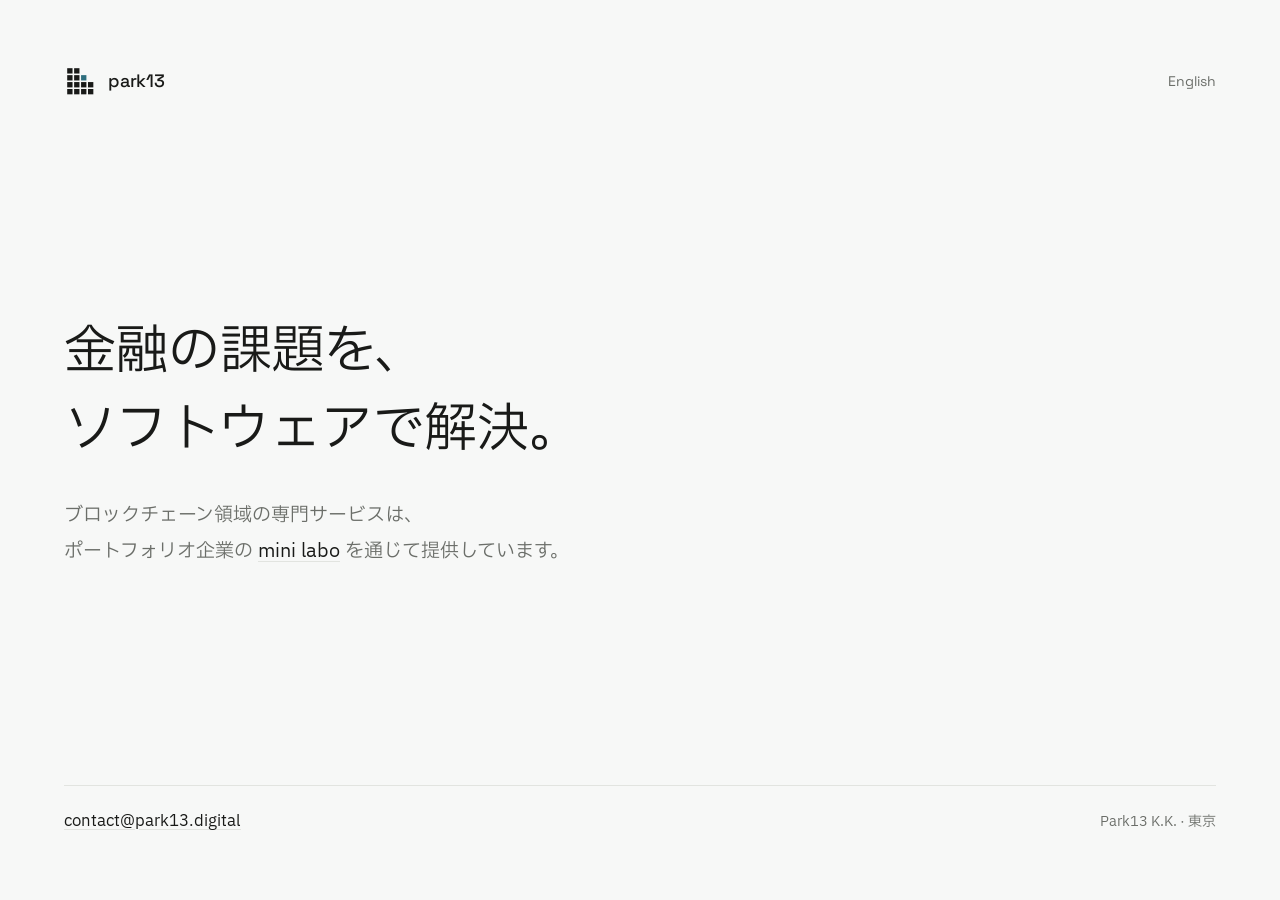
==== index.html @ de425187 "Add tagline to page titles Bare "park13" titles gave search results nothing to distinguish the site " ====
<!DOCTYPE html>
<html lang="ja">
<head>
  <meta charset="utf-8">
  <meta name="viewport" content="width=device-width, initial-scale=1">
  <title>park13 | 金融の課題を、ソフトウェアで解決</title>
  <meta name="description" content="park13 — 金融の課題を、ソフトウェアで解決。ブロックチェーン領域の専門サービスは、ポートフォリオ企業の mini labo を通じて提供しています。">
  <link rel="canonical" href="https://park13.digital/">
  <link rel="alternate" hreflang="ja" href="https://park13.digital/">
  <link rel="alternate" hreflang="en" href="https://park13.digital/en/">
  <link rel="alternate" hreflang="x-default" href="https://park13.digital/">
  <meta name="theme-color" content="#F7F8F7" media="(prefers-color-scheme: light)">
  <meta name="theme-color" content="#141513" media="(prefers-color-scheme: dark)">
  <meta property="og:type" content="website">
  <meta property="og:locale" content="ja_JP">
  <meta property="og:locale:alternate" content="en_US">
  <meta property="og:url" content="https://park13.digital/">
  <meta property="og:title" content="park13 | 金融の課題を、ソフトウェアで解決">
  <meta property="og:description" content="金融の課題を、ソフトウェアで解決。">
  <meta property="og:site_name" content="park13">
  <meta property="og:image" content="https://park13.digital/assets/og.png">
  <meta property="og:image:width" content="1200">
  <meta property="og:image:height" content="630">
  <meta name="twitter:card" content="summary_large_image">
  <meta name="twitter:image" content="https://park13.digital/assets/og.png">
  <meta name="twitter:title" content="park13 | 金融の課題を、ソフトウェアで解決">
  <meta name="twitter:description" content="金融の課題を、ソフトウェアで解決。">
  <link rel="icon" href="/assets/favicon.svg" type="image/svg+xml">
  <link rel="preconnect" href="https://fonts.googleapis.com">
  <link rel="preconnect" href="https://fonts.gstatic.com" crossorigin>
  <link href="https://fonts.googleapis.com/css2?family=IBM+Plex+Sans+JP:wght@400;500&amp;family=Space+Grotesk:wght@400;500&amp;display=swap" rel="stylesheet">
  <link rel="stylesheet" href="/assets/site.css">
  <script type="application/ld+json">
  {
    "@context": "https://schema.org",
    "@type": "Organization",
    "name": "park13",
    "legalName": "Park13 K.K.",
    "url": "https://park13.digital/",
    "logo": "https://park13.digital/assets/mark.svg",
    "email": "contact@park13.digital",
    "description": "Software for modern finance. Specialist blockchain services are available through portfolio company mini labo.",
    "address": {
      "@type": "PostalAddress",
      "addressLocality": "Tokyo",
      "addressCountry": "JP"
    },
    "subOrganization": {
      "@type": "Organization",
      "name": "mini labo",
      "url": "https://mini-labo.org/"
    }
  }
  </script>
</head>
<body>
  <div class="page">
    <header class="top">
      <a class="brand" href="/">
        <svg class="mark" viewBox="0 0 120 120" aria-hidden="true">
          <g class="cell">
            <rect x="12" y="12" width="20" height="20"/><rect x="38" y="12" width="20" height="20"/>
            <rect x="12" y="38" width="20" height="20"/><rect x="38" y="38" width="20" height="20"/>
            <rect x="12" y="64" width="20" height="20"/><rect x="38" y="64" width="20" height="20"/><rect x="64" y="64" width="20" height="20"/><rect x="90" y="64" width="20" height="20"/>
            <rect x="12" y="90" width="20" height="20"/><rect x="38" y="90" width="20" height="20"/><rect x="64" y="90" width="20" height="20"/><rect x="90" y="90" width="20" height="20"/>
          </g>
          <rect class="accent" x="64" y="38" width="20" height="20"/>
        </svg>
        <span>park13</span>
      </a>
      <a class="lang" href="/en/" lang="en" hreflang="en">English</a>
    </header>

    <main>
      <h1>金融の課題を、ソフトウェアで解決。</h1>
      <p class="sub">ブロックチェーン領域の専門サービスは、ポートフォリオ企業の <a href="https://mini-labo.org/" lang="en">mini labo</a> を通じて提供しています。</p>
    </main>

    <footer class="bottom">
      <a class="mail" href="mailto:contact@park13.digital">contact@park13.digital</a>
      <p>Park13 K.K. · 東京</p>
    </footer>
  </div>
</body>
</html>
---- assets/site.css ----
/* park13 — brand tokens */
:root {
  --paper: #F7F8F7;
  --ink: #191A18;
  --graphite: #6B6E69;
  --hairline: #E2E4E0;
  --teal: #2E6E7E;
  --pad: clamp(1rem, 5vw, 4rem);
  --font-en: "Space Grotesk", system-ui, sans-serif;
  --font-ja: "IBM Plex Sans JP", "Hiragino Sans", "Noto Sans JP", sans-serif;
  color-scheme: light dark;
}

@media (prefers-color-scheme: dark) {
  :root {
    --paper: #141513;
    --ink: #ECEDEA;
    --graphite: #9A9D97;
    --hairline: #2A2C29;
    --teal: #6FAFBF;
  }
}

*, *::before, *::after { box-sizing: border-box; }

html, body { height: 100%; }

body {
  margin: 0;
  background: var(--paper);
  color: var(--ink);
  font-family: var(--font-en);
  font-size: 1.0625rem;
  line-height: 1.6;
  -webkit-font-smoothing: antialiased;
}

html[lang="ja"] body {
  font-family: var(--font-ja);
  line-height: 1.9;
}

a {
  color: inherit;
  text-decoration: underline;
  text-decoration-color: var(--hairline);
  text-decoration-thickness: 1px;
  text-underline-offset: 0.2em;
  transition: color 0.15s, text-decoration-color 0.15s;
}
a:hover { color: var(--teal); text-decoration-color: currentColor; }
a:focus-visible { outline: 2px solid var(--teal); outline-offset: 3px; }

/* —— page —— */
.page {
  min-height: 100vh;
  min-height: 100svh;
  display: grid;
  grid-template-rows: auto 1fr auto;
  gap: 3rem;
  padding: var(--pad);
}

.top {
  display: flex;
  align-items: center;
  justify-content: space-between;
  gap: 1rem;
}

.brand {
  display: inline-flex;
  align-items: center;
  gap: 0.75rem;
  text-decoration: none;
  font-family: var(--font-en);
  font-weight: 500;
  font-size: 1.125rem;
  letter-spacing: -0.01em;
}
.brand:hover { color: inherit; }
.mark { width: 32px; height: 32px; flex: none; }
.mark .cell { fill: var(--ink); }
.mark .accent { fill: var(--teal); }

.lang {
  font-family: var(--font-en);
  font-size: 0.875rem;
  color: var(--graphite);
  text-decoration: none;
}

/* —— statement —— */
main {
  align-self: center;
  max-width: 44rem;
}

h1 {
  margin: 0;
  font-weight: 400;
  font-size: clamp(2rem, 5vw, 3.75rem);
  line-height: 1.2;
  letter-spacing: -0.02em;
  text-wrap: balance;
}
html[lang="ja"] h1,
html[lang="ja"] .sub { word-break: auto-phrase; }
html[lang="ja"] h1 {
  font-size: clamp(1.75rem, 4.2vw, 3.25rem);
  line-height: 1.5;
  letter-spacing: 0;
}

.sub {
  margin: 1.75rem 0 0;
  max-width: 34rem;
  color: var(--graphite);
  font-size: clamp(1rem, 1.6vw, 1.1875rem);
}
.sub a { color: var(--ink); }
.sub a:hover { color: var(--teal); }

/* —— footer —— */
.bottom {
  display: flex;
  flex-wrap: wrap;
  align-items: baseline;
  justify-content: space-between;
  gap: 0.5rem 2rem;
  padding-top: 1.25rem;
  border-top: 1px solid var(--hairline);
  font-size: 0.875rem;
  color: var(--graphite);
}
.bottom p { margin: 0; }
.bottom .mail { color: var(--ink); font-size: 1rem; }
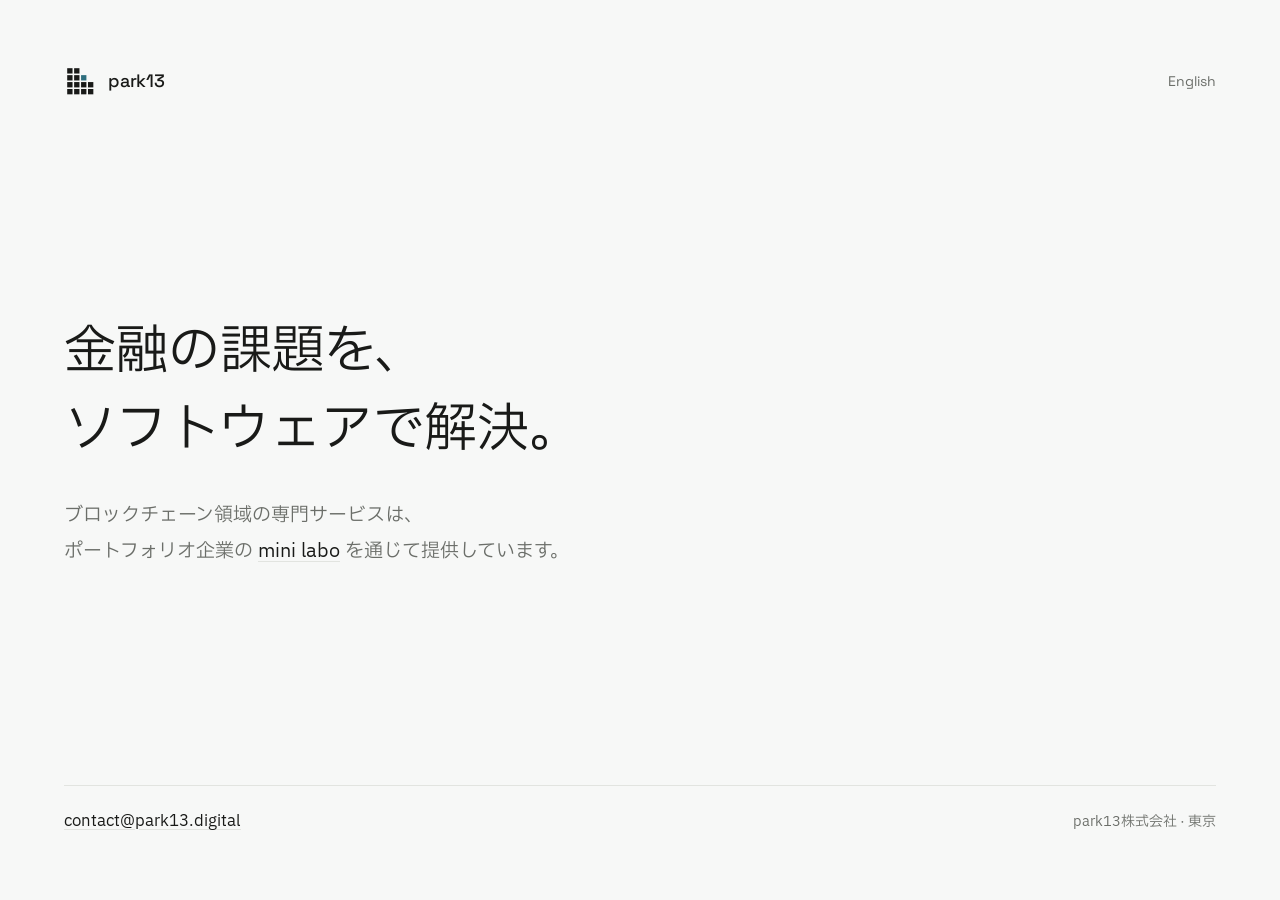
==== commit 0e4402ee: "Use registered legal name park13株式会社 Matches the corporate registry entry (法人番号 8011001152227) in th" ====
--- a/index.html
+++ b/index.html
@@ -35,7 +35,7 @@
     "@context": "https://schema.org",
     "@type": "Organization",
     "name": "park13",
-    "legalName": "Park13 K.K.",
+    "legalName": "park13株式会社",
     "url": "https://park13.digital/",
     "logo": "https://park13.digital/assets/mark.svg",
     "email": "contact@park13.digital",
@@ -78,7 +78,7 @@
 
     <footer class="bottom">
       <a class="mail" href="mailto:contact@park13.digital">contact@park13.digital</a>
-      <p>Park13 K.K. · 東京</p>
+      <p>park13株式会社 · 東京</p>
     </footer>
   </div>
 </body>
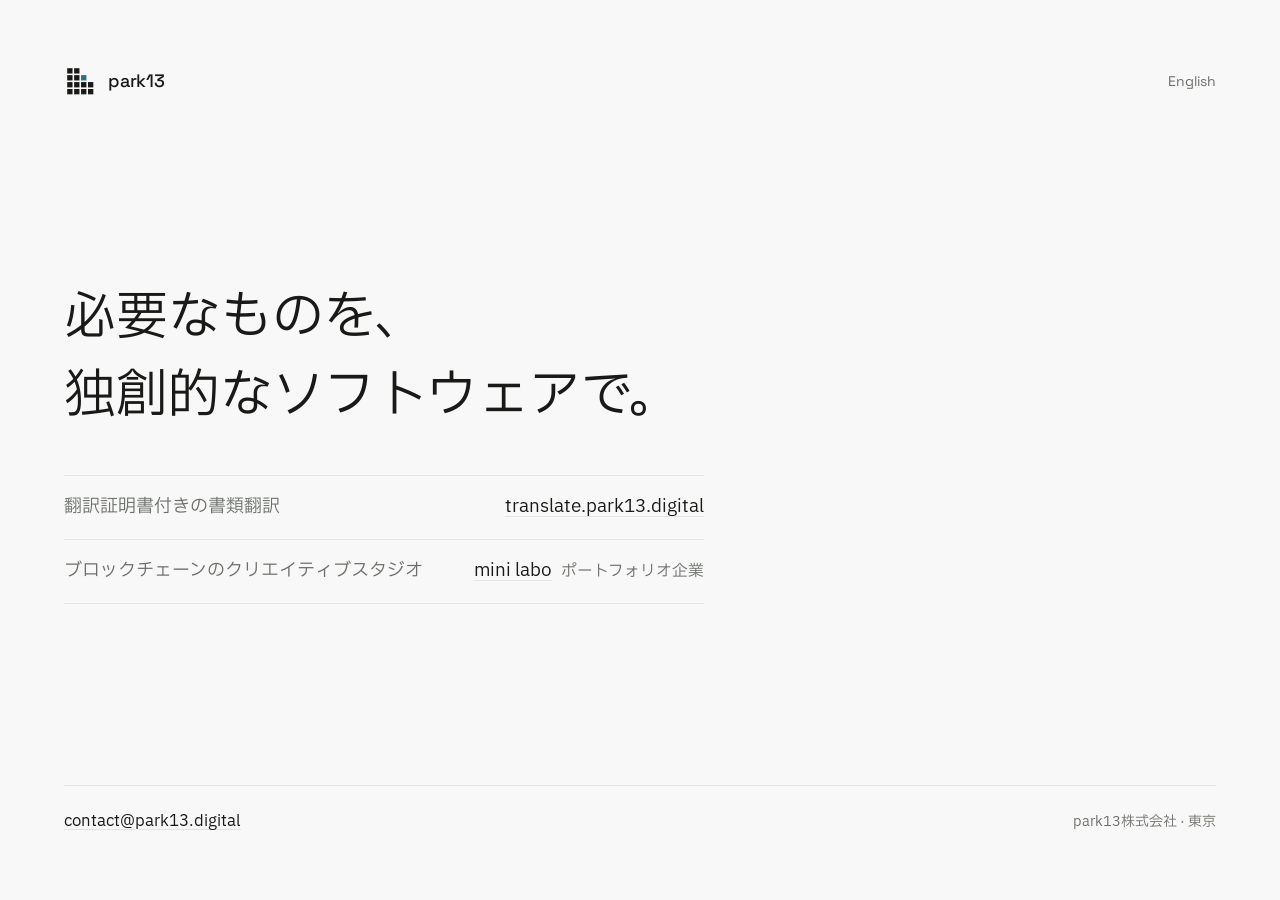
==== commit 29273b4a: "Rework tagline and list what park13 runs Headline becomes "Real needs. Creative software." / 「必要なものを" ====
--- a/index.html
+++ b/index.html
@@ -3,8 +3,8 @@
 <head>
   <meta charset="utf-8">
   <meta name="viewport" content="width=device-width, initial-scale=1">
-  <title>park13 | 金融の課題を、ソフトウェアで解決</title>
-  <meta name="description" content="park13 — 金融の課題を、ソフトウェアで解決。ブロックチェーン領域の専門サービスは、ポートフォリオ企業の mini labo を通じて提供しています。">
+  <title>park13 | 必要なものを、独創的なソフトウェアで。</title>
+  <meta name="description" content="park13 — 必要なものを、独創的なソフトウェアで。翻訳証明書付きの書類翻訳（translate.park13.digital）と、ポートフォリオ企業 mini labo によるブロックチェーンのクリエイティブスタジオ。">
   <link rel="canonical" href="https://park13.digital/">
   <link rel="alternate" hreflang="ja" href="https://park13.digital/">
   <link rel="alternate" hreflang="en" href="https://park13.digital/en/">
@@ -15,16 +15,16 @@
   <meta property="og:locale" content="ja_JP">
   <meta property="og:locale:alternate" content="en_US">
   <meta property="og:url" content="https://park13.digital/">
-  <meta property="og:title" content="park13 | 金融の課題を、ソフトウェアで解決">
-  <meta property="og:description" content="金融の課題を、ソフトウェアで解決。">
+  <meta property="og:title" content="park13 | 必要なものを、独創的なソフトウェアで。">
+  <meta property="og:description" content="必要なものを、独創的なソフトウェアで。">
   <meta property="og:site_name" content="park13">
   <meta property="og:image" content="https://park13.digital/assets/og.png">
   <meta property="og:image:width" content="1200">
   <meta property="og:image:height" content="630">
   <meta name="twitter:card" content="summary_large_image">
   <meta name="twitter:image" content="https://park13.digital/assets/og.png">
-  <meta name="twitter:title" content="park13 | 金融の課題を、ソフトウェアで解決">
-  <meta name="twitter:description" content="金融の課題を、ソフトウェアで解決。">
+  <meta name="twitter:title" content="park13 | 必要なものを、独創的なソフトウェアで。">
+  <meta name="twitter:description" content="必要なものを、独創的なソフトウェアで。">
   <link rel="icon" href="/assets/favicon.svg" type="image/svg+xml">
   <link rel="preconnect" href="https://fonts.googleapis.com">
   <link rel="preconnect" href="https://fonts.gstatic.com" crossorigin>
@@ -39,7 +39,7 @@
     "url": "https://park13.digital/",
     "logo": "https://park13.digital/assets/mark.svg",
     "email": "contact@park13.digital",
-    "description": "Software for modern finance. Specialist blockchain services are available through portfolio company mini labo.",
+    "description": "Real needs. Creative software. park13 runs a certified document translation service and holds mini labo, a creative blockchain studio.",
     "address": {
       "@type": "PostalAddress",
       "addressLocality": "Tokyo",
@@ -72,8 +72,11 @@
     </header>
 
     <main>
-      <h1>金融の課題を、ソフトウェアで解決。</h1>
-      <p class="sub">ブロックチェーン領域の専門サービスは、ポートフォリオ企業の <a href="https://mini-labo.org/" lang="en">mini labo</a> を通じて提供しています。</p>
+      <h1>必要なものを、<br>独創的なソフトウェアで。</h1>
+      <ul class="ventures">
+        <li><span class="what">翻訳証明書付きの書類翻訳</span><a href="https://translate.park13.digital/" lang="en">translate.park13.digital</a></li>
+        <li><span class="what">ブロックチェーンのクリエイティブスタジオ</span><span><a href="https://mini-labo.org/" lang="en">mini labo</a> <span class="note">ポートフォリオ企業</span></span></li>
+      </ul>
     </main>
 
     <footer class="bottom">
--- a/assets/site.css
+++ b/assets/site.css
@@ -105,21 +105,38 @@
   text-wrap: balance;
 }
 html[lang="ja"] h1,
-html[lang="ja"] .sub { word-break: auto-phrase; }
+html[lang="ja"] .ventures { word-break: auto-phrase; }
 html[lang="ja"] h1 {
   font-size: clamp(1.75rem, 4.2vw, 3.25rem);
   line-height: 1.5;
   letter-spacing: 0;
 }
 
-.sub {
-  margin: 1.75rem 0 0;
-  max-width: 34rem;
-  color: var(--graphite);
-  font-size: clamp(1rem, 1.6vw, 1.1875rem);
+/* —— what park13 runs —— */
+.ventures {
+  margin: 2.5rem 0 0;
+  padding: 0;
+  list-style: none;
+  max-width: 40rem;
+  font-size: clamp(1rem, 1.6vw, 1.125rem);
 }
-.sub a { color: var(--ink); }
-.sub a:hover { color: var(--teal); }
+.ventures li {
+  display: grid;
+  gap: 0.15rem;
+  padding: 0.9rem 0;
+  border-top: 1px solid var(--hairline);
+}
+.ventures li:last-child { border-bottom: 1px solid var(--hairline); }
+.ventures .what { color: var(--graphite); font-size: 0.875em; }
+.ventures .note { color: var(--graphite); font-size: 0.875em; margin-left: 0.35em; }
+@media (min-width: 640px) {
+  .ventures li {
+    grid-template-columns: 1fr auto;
+    align-items: baseline;
+    gap: 2rem;
+  }
+  .ventures .what { font-size: 1em; }
+}
 
 /* —— footer —— */
 .bottom {
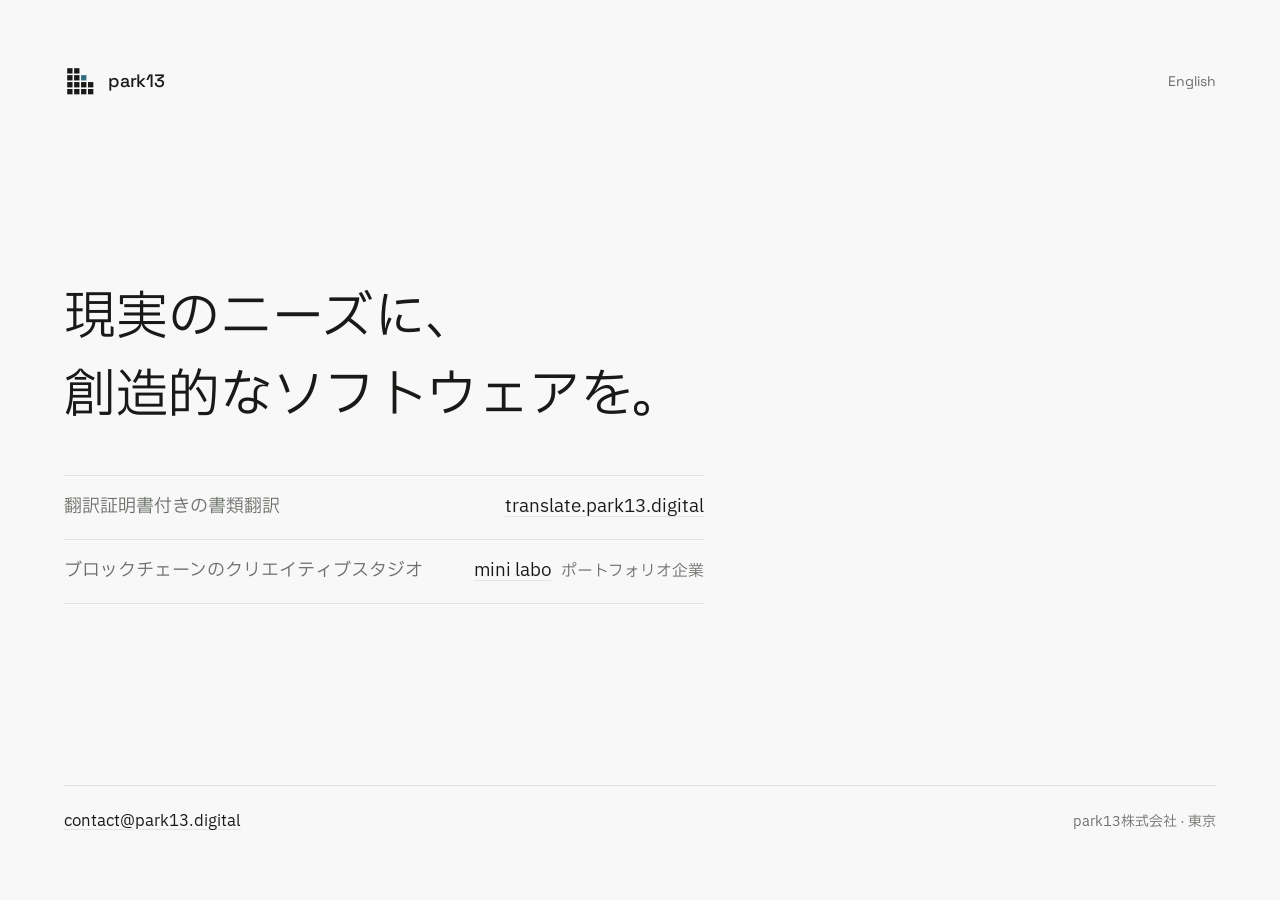
==== commit 24ae29cb: "JA headline: 現実のニーズに、創造的なソフトウェアを。 and fix headline line breaks Each headline line is now its own non" ====
--- a/index.html
+++ b/index.html
@@ -3,8 +3,8 @@
 <head>
   <meta charset="utf-8">
   <meta name="viewport" content="width=device-width, initial-scale=1">
-  <title>park13 | 必要なものを、独創的なソフトウェアで。</title>
-  <meta name="description" content="park13 — 必要なものを、独創的なソフトウェアで。翻訳証明書付きの書類翻訳（translate.park13.digital）と、ポートフォリオ企業 mini labo によるブロックチェーンのクリエイティブスタジオ。">
+  <title>park13 | 現実のニーズに、創造的なソフトウェアを。</title>
+  <meta name="description" content="park13 — 現実のニーズに、創造的なソフトウェアを。翻訳証明書付きの書類翻訳（translate.park13.digital）と、ポートフォリオ企業 mini labo によるブロックチェーンのクリエイティブスタジオ。">
   <link rel="canonical" href="https://park13.digital/">
   <link rel="alternate" hreflang="ja" href="https://park13.digital/">
   <link rel="alternate" hreflang="en" href="https://park13.digital/en/">
@@ -15,16 +15,16 @@
   <meta property="og:locale" content="ja_JP">
   <meta property="og:locale:alternate" content="en_US">
   <meta property="og:url" content="https://park13.digital/">
-  <meta property="og:title" content="park13 | 必要なものを、独創的なソフトウェアで。">
-  <meta property="og:description" content="必要なものを、独創的なソフトウェアで。">
+  <meta property="og:title" content="park13 | 現実のニーズに、創造的なソフトウェアを。">
+  <meta property="og:description" content="現実のニーズに、創造的なソフトウェアを。">
   <meta property="og:site_name" content="park13">
   <meta property="og:image" content="https://park13.digital/assets/og.png">
   <meta property="og:image:width" content="1200">
   <meta property="og:image:height" content="630">
   <meta name="twitter:card" content="summary_large_image">
   <meta name="twitter:image" content="https://park13.digital/assets/og.png">
-  <meta name="twitter:title" content="park13 | 必要なものを、独創的なソフトウェアで。">
-  <meta name="twitter:description" content="必要なものを、独創的なソフトウェアで。">
+  <meta name="twitter:title" content="park13 | 現実のニーズに、創造的なソフトウェアを。">
+  <meta name="twitter:description" content="現実のニーズに、創造的なソフトウェアを。">
   <link rel="icon" href="/assets/favicon.svg" type="image/svg+xml">
   <link rel="preconnect" href="https://fonts.googleapis.com">
   <link rel="preconnect" href="https://fonts.gstatic.com" crossorigin>
@@ -72,7 +72,7 @@
     </header>
 
     <main>
-      <h1>必要なものを、<br>独創的なソフトウェアで。</h1>
+      <h1><span>現実のニーズに、</span><span>創造的なソフトウェアを。</span></h1>
       <ul class="ventures">
         <li><span class="what">翻訳証明書付きの書類翻訳</span><a href="https://translate.park13.digital/" lang="en">translate.park13.digital</a></li>
         <li><span class="what">ブロックチェーンのクリエイティブスタジオ</span><span><a href="https://mini-labo.org/" lang="en">mini labo</a> <span class="note">ポートフォリオ企業</span></span></li>
--- a/assets/site.css
+++ b/assets/site.css
@@ -99,15 +99,15 @@
 h1 {
   margin: 0;
   font-weight: 400;
-  font-size: clamp(2rem, 5vw, 3.75rem);
+  font-size: clamp(1.5rem, 8.5vw, 3.75rem);
   line-height: 1.2;
   letter-spacing: -0.02em;
-  text-wrap: balance;
 }
-html[lang="ja"] h1,
+/* one line per span: the break is fixed, and the size scales so neither line wraps */
+h1 span { display: block; white-space: nowrap; }
 html[lang="ja"] .ventures { word-break: auto-phrase; }
 html[lang="ja"] h1 {
-  font-size: clamp(1.75rem, 4.2vw, 3.25rem);
+  font-size: clamp(1.25rem, 6.8vw, 3.25rem);
   line-height: 1.5;
   letter-spacing: 0;
 }
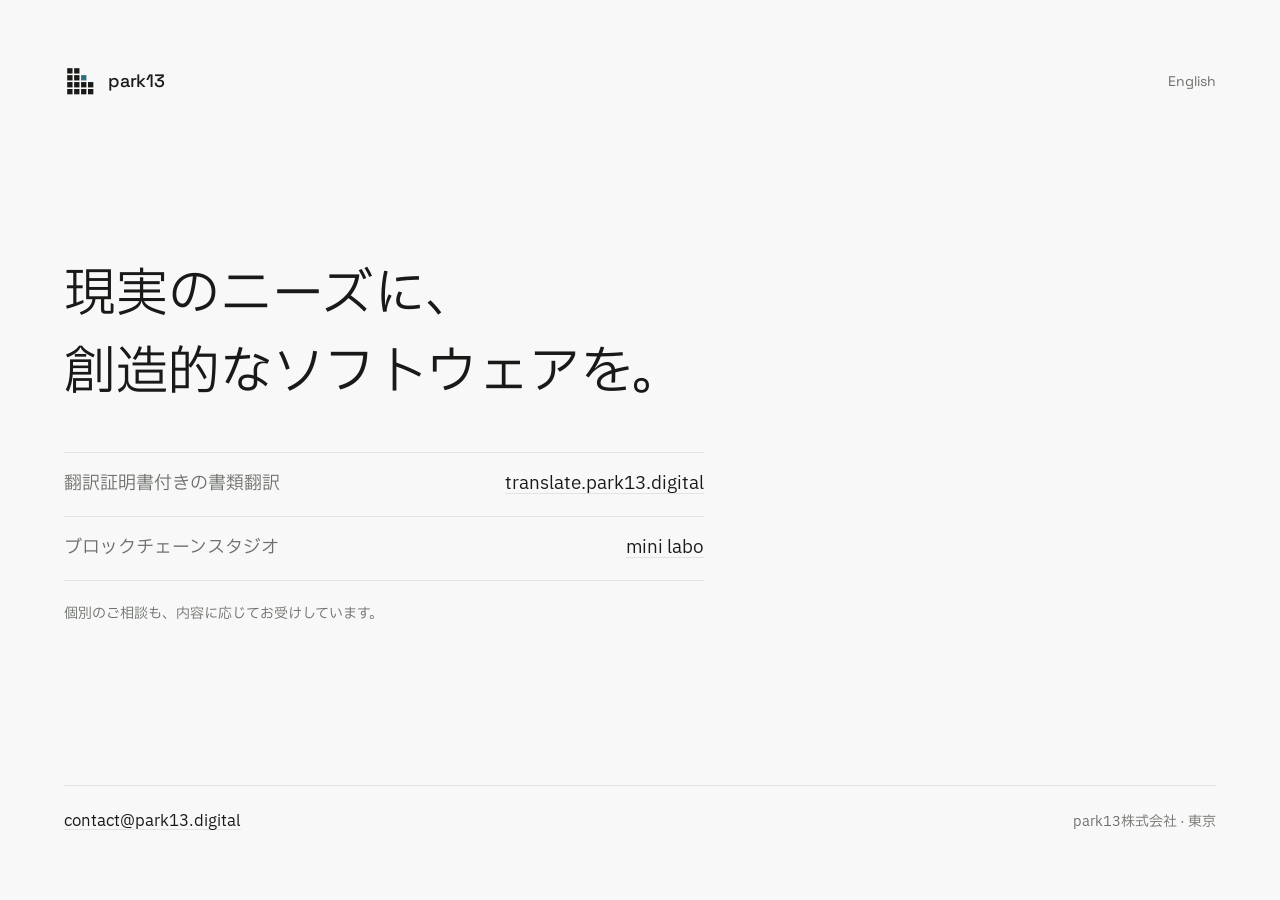
==== commit 333d7f02: "Simplify mini labo row and add a consultation line Drop "creative" and "portfolio company" from the " ====
--- a/index.html
+++ b/index.html
@@ -4,7 +4,7 @@
   <meta charset="utf-8">
   <meta name="viewport" content="width=device-width, initial-scale=1">
   <title>park13 | 現実のニーズに、創造的なソフトウェアを。</title>
-  <meta name="description" content="park13 — 現実のニーズに、創造的なソフトウェアを。翻訳証明書付きの書類翻訳（translate.park13.digital）と、ポートフォリオ企業 mini labo によるブロックチェーンのクリエイティブスタジオ。">
+  <meta name="description" content="park13 — 現実のニーズに、創造的なソフトウェアを。翻訳証明書付きの書類翻訳（translate.park13.digital）と、ブロックチェーンスタジオ mini labo。個別のご相談も、内容に応じてお受けしています。">
   <link rel="canonical" href="https://park13.digital/">
   <link rel="alternate" hreflang="ja" href="https://park13.digital/">
   <link rel="alternate" hreflang="en" href="https://park13.digital/en/">
@@ -39,7 +39,7 @@
     "url": "https://park13.digital/",
     "logo": "https://park13.digital/assets/mark.svg",
     "email": "contact@park13.digital",
-    "description": "Real needs. Creative software. park13 runs a certified document translation service and holds mini labo, a creative blockchain studio.",
+    "description": "Real needs. Creative software. park13 runs a certified document translation service and holds mini labo, a blockchain studio. Private consultation is available by arrangement.",
     "address": {
       "@type": "PostalAddress",
       "addressLocality": "Tokyo",
@@ -75,8 +75,9 @@
       <h1><span>現実のニーズに、</span><span>創造的なソフトウェアを。</span></h1>
       <ul class="ventures">
         <li><span class="what">翻訳証明書付きの書類翻訳</span><a href="https://translate.park13.digital/" lang="en">translate.park13.digital</a></li>
-        <li><span class="what">ブロックチェーンのクリエイティブスタジオ</span><span><a href="https://mini-labo.org/" lang="en">mini labo</a> <span class="note">ポートフォリオ企業</span></span></li>
+        <li><span class="what">ブロックチェーンスタジオ</span><a href="https://mini-labo.org/" lang="en">mini labo</a></li>
       </ul>
+      <p class="aside">個別のご相談も、内容に応じてお受けしています。</p>
     </main>
 
     <footer class="bottom">
--- a/assets/site.css
+++ b/assets/site.css
@@ -105,7 +105,8 @@
 }
 /* one line per span: the break is fixed, and the size scales so neither line wraps */
 h1 span { display: block; white-space: nowrap; }
-html[lang="ja"] .ventures { word-break: auto-phrase; }
+html[lang="ja"] .ventures,
+html[lang="ja"] .aside { word-break: auto-phrase; }
 html[lang="ja"] h1 {
   font-size: clamp(1.25rem, 6.8vw, 3.25rem);
   line-height: 1.5;
@@ -128,7 +129,6 @@
 }
 .ventures li:last-child { border-bottom: 1px solid var(--hairline); }
 .ventures .what { color: var(--graphite); font-size: 0.875em; }
-.ventures .note { color: var(--graphite); font-size: 0.875em; margin-left: 0.35em; }
 @media (min-width: 640px) {
   .ventures li {
     grid-template-columns: 1fr auto;
@@ -136,6 +136,13 @@
     gap: 2rem;
   }
   .ventures .what { font-size: 1em; }
+}
+
+.aside {
+  margin: 1.25rem 0 0;
+  color: var(--graphite);
+  font-size: 0.875rem;
+  text-wrap: balance;
 }
 
 /* —— footer —— */
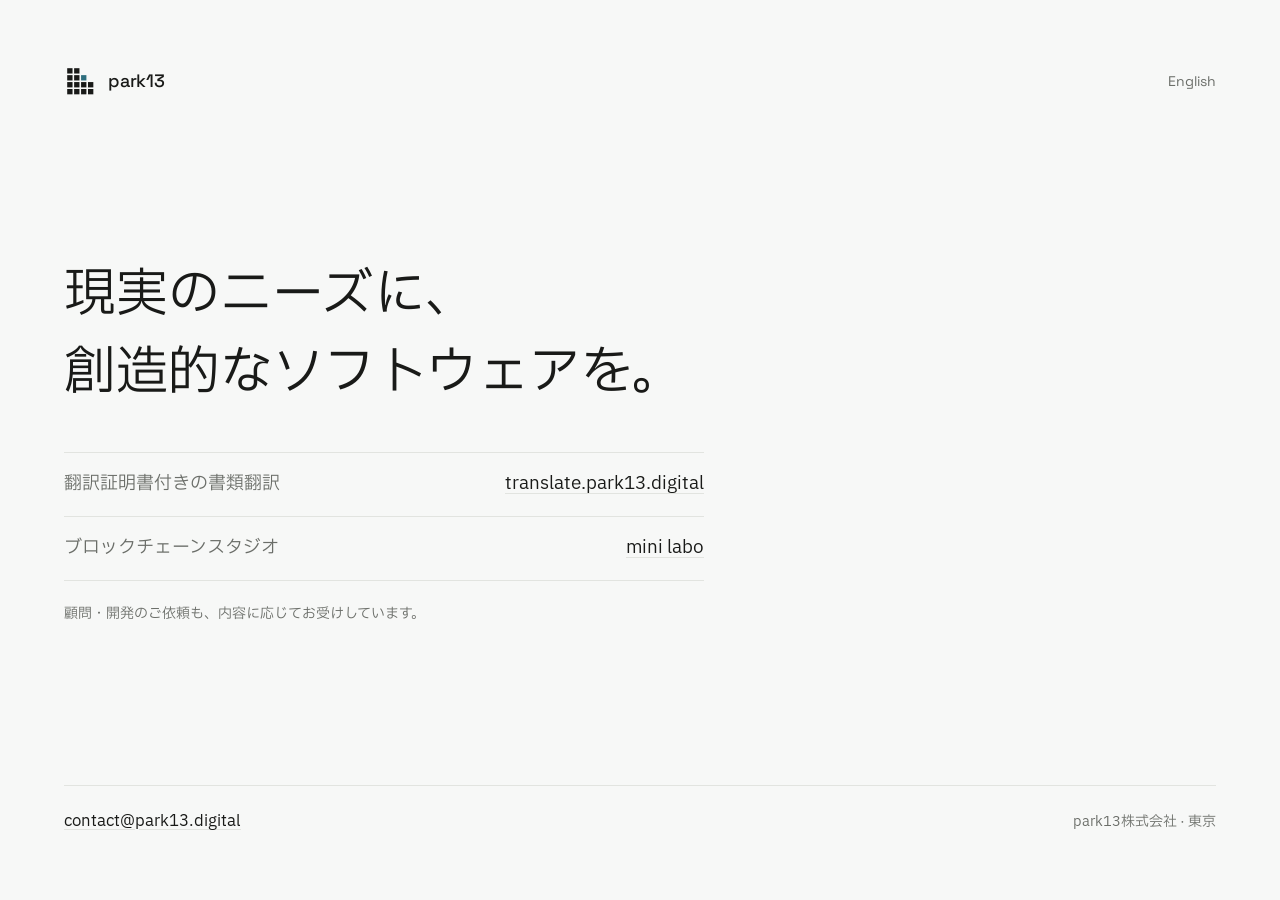
==== commit 4ed2eb60: "Consultation line: Advisory and engineering, by arrangement. JA: 顧問・開発のご依頼も、内容に応じてお受けしています。, with th" ====
--- a/index.html
+++ b/index.html
@@ -4,7 +4,7 @@
   <meta charset="utf-8">
   <meta name="viewport" content="width=device-width, initial-scale=1">
   <title>park13 | 現実のニーズに、創造的なソフトウェアを。</title>
-  <meta name="description" content="park13 — 現実のニーズに、創造的なソフトウェアを。翻訳証明書付きの書類翻訳（translate.park13.digital）と、ブロックチェーンスタジオ mini labo。個別のご相談も、内容に応じてお受けしています。">
+  <meta name="description" content="park13 — 現実のニーズに、創造的なソフトウェアを。翻訳証明書付きの書類翻訳（translate.park13.digital）と、ブロックチェーンスタジオ mini labo。顧問・開発のご依頼も、内容に応じてお受けしています。">
   <link rel="canonical" href="https://park13.digital/">
   <link rel="alternate" hreflang="ja" href="https://park13.digital/">
   <link rel="alternate" hreflang="en" href="https://park13.digital/en/">
@@ -39,7 +39,7 @@
     "url": "https://park13.digital/",
     "logo": "https://park13.digital/assets/mark.svg",
     "email": "contact@park13.digital",
-    "description": "Real needs. Creative software. park13 runs a certified document translation service and holds mini labo, a blockchain studio. Private consultation is available by arrangement.",
+    "description": "Real needs. Creative software. park13 runs a certified document translation service and holds mini labo, a blockchain studio. Advisory and engineering work is available by arrangement.",
     "address": {
       "@type": "PostalAddress",
       "addressLocality": "Tokyo",
@@ -77,7 +77,7 @@
         <li><span class="what">翻訳証明書付きの書類翻訳</span><a href="https://translate.park13.digital/" lang="en">translate.park13.digital</a></li>
         <li><span class="what">ブロックチェーンスタジオ</span><a href="https://mini-labo.org/" lang="en">mini labo</a></li>
       </ul>
-      <p class="aside">個別のご相談も、内容に応じてお受けしています。</p>
+      <p class="aside"><span>顧問・開発のご依頼も、</span><span>内容に応じてお受けしています。</span></p>
     </main>
 
     <footer class="bottom">
--- a/assets/site.css
+++ b/assets/site.css
@@ -144,6 +144,8 @@
   font-size: 0.875rem;
   text-wrap: balance;
 }
+/* break only between phrases */
+html[lang="ja"] .aside span { display: inline-block; }
 
 /* —— footer —— */
 .bottom {
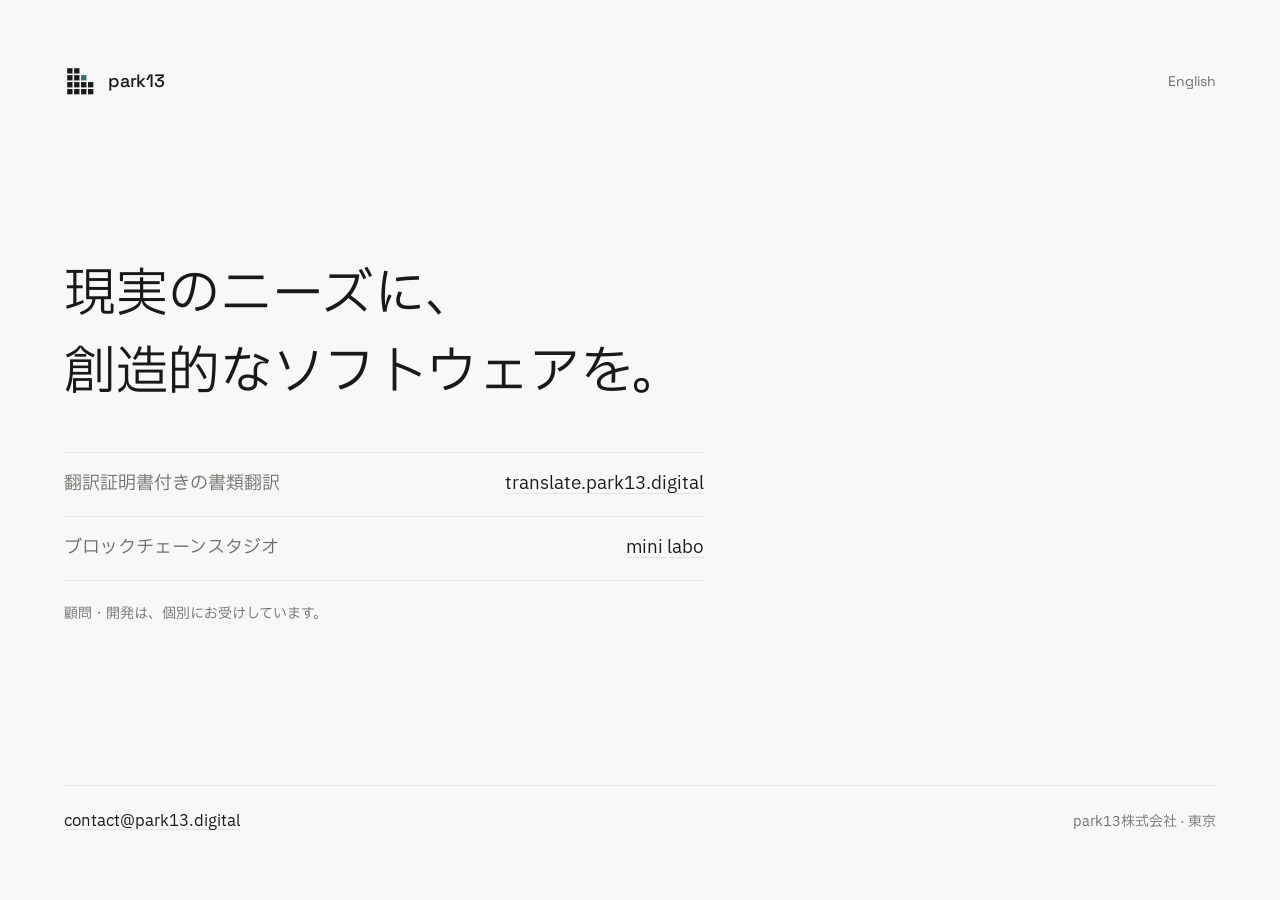
==== commit 93616bf7: "JA consultation line: 顧問・開発は、個別にお受けしています。 Co-Authored-By: Claude Opus 5.5 <noreply@anthropic.com> Cl" ====
--- a/index.html
+++ b/index.html
@@ -4,7 +4,7 @@
   <meta charset="utf-8">
   <meta name="viewport" content="width=device-width, initial-scale=1">
   <title>park13 | 現実のニーズに、創造的なソフトウェアを。</title>
-  <meta name="description" content="park13 — 現実のニーズに、創造的なソフトウェアを。翻訳証明書付きの書類翻訳（translate.park13.digital）と、ブロックチェーンスタジオ mini labo。顧問・開発のご依頼も、内容に応じてお受けしています。">
+  <meta name="description" content="park13 — 現実のニーズに、創造的なソフトウェアを。翻訳証明書付きの書類翻訳（translate.park13.digital）と、ブロックチェーンスタジオ mini labo。顧問・開発は、個別にお受けしています。">
   <link rel="canonical" href="https://park13.digital/">
   <link rel="alternate" hreflang="ja" href="https://park13.digital/">
   <link rel="alternate" hreflang="en" href="https://park13.digital/en/">
@@ -77,7 +77,7 @@
         <li><span class="what">翻訳証明書付きの書類翻訳</span><a href="https://translate.park13.digital/" lang="en">translate.park13.digital</a></li>
         <li><span class="what">ブロックチェーンスタジオ</span><a href="https://mini-labo.org/" lang="en">mini labo</a></li>
       </ul>
-      <p class="aside"><span>顧問・開発のご依頼も、</span><span>内容に応じてお受けしています。</span></p>
+      <p class="aside"><span>顧問・開発は、</span><span>個別にお受けしています。</span></p>
     </main>
 
     <footer class="bottom">
